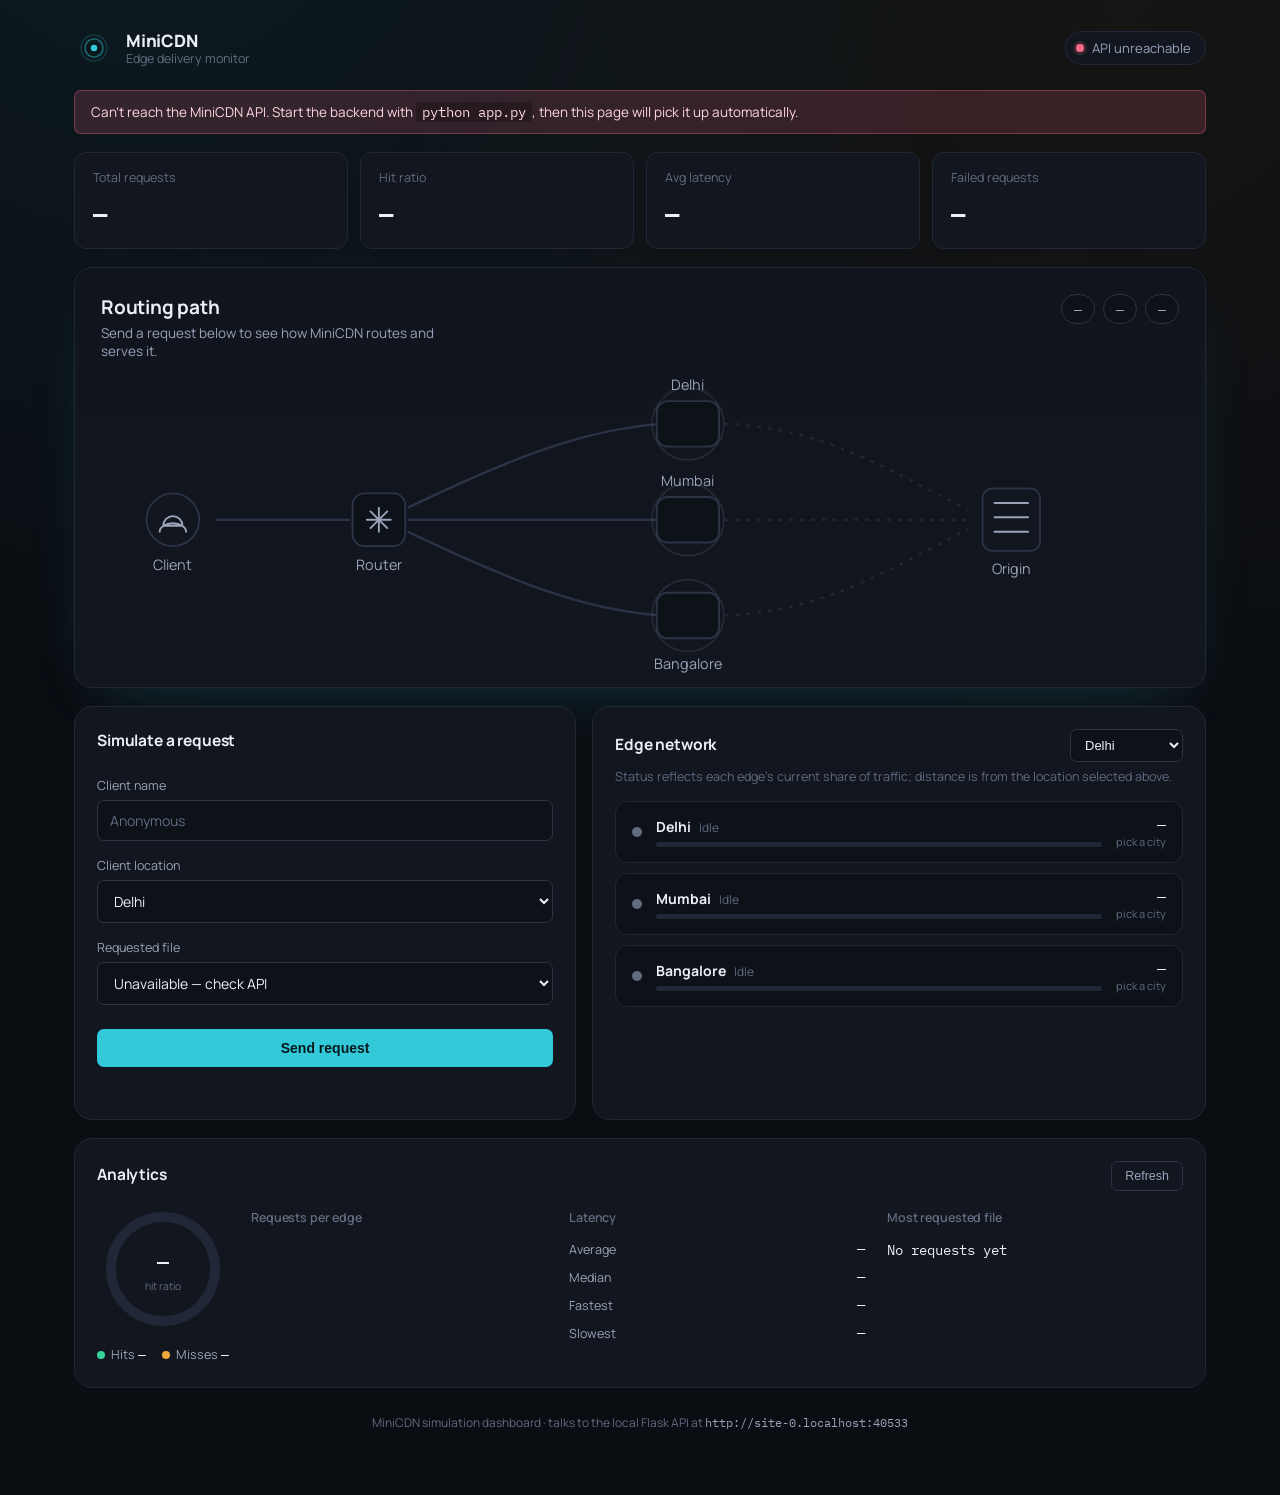
==== data/index.html @ 3b23768b "Initial Commit:Mini CDN" ====
<!DOCTYPE html>
<html lang="en">
<head>
<meta charset="UTF-8">
<meta name="viewport" content="width=device-width, initial-scale=1.0">
<title>MiniCDN — Edge Delivery Monitor</title>
<link rel="preconnect" href="https://fonts.googleapis.com">
<link rel="preconnect" href="https://fonts.gstatic.com" crossorigin>
<link href="https://fonts.googleapis.com/css2?family=Manrope:wght@400;500;600;700;800&family=IBM+Plex+Mono:wght@400;500;600&display=swap" rel="stylesheet">
<link rel="stylesheet" href="style.css">
</head>
<body>
<div class="app-shell">

  <header class="topbar">
    <div class="brand">
      <span class="brand-mark" aria-hidden="true">
        <svg viewBox="0 0 28 28" width="28" height="28">
          <circle cx="14" cy="14" r="3.2" fill="var(--accent)"/>
          <circle cx="14" cy="14" r="9" fill="none" stroke="var(--accent)" stroke-opacity="0.45" stroke-width="1.6"/>
          <circle cx="14" cy="14" r="13" fill="none" stroke="var(--accent)" stroke-opacity="0.2" stroke-width="1.4"/>
        </svg>
      </span>
      <div class="brand-text">
        <span class="brand-name">MiniCDN</span>
        <span class="brand-sub">Edge delivery monitor</span>
      </div>
    </div>
    <div class="topbar-right">
      <div class="topbar-status" id="api-status" title="API connection state">
        <span class="status-dot" id="api-status-dot"></span>
        <span id="api-status-text">Checking API&hellip;</span>
      </div>
    </div>
  </header>

  <div class="connection-banner" id="connection-banner" hidden>
    Can't reach the MiniCDN API. Start the backend with <code>python app.py</code>, then this page will pick it up automatically.
  </div>

  <section class="kpi-strip" aria-label="Key metrics">
    <div class="kpi-card">
      <span class="kpi-label">Total requests</span>
      <span class="kpi-value" id="kpi-total">—</span>
    </div>
    <div class="kpi-card">
      <span class="kpi-label">Hit ratio</span>
      <span class="kpi-value" id="kpi-hit-ratio">—</span>
    </div>
    <div class="kpi-card">
      <span class="kpi-label">Avg latency</span>
      <span class="kpi-value" id="kpi-avg-latency">—</span>
    </div>
    <div class="kpi-card">
      <span class="kpi-label">Failed requests</span>
      <span class="kpi-value" id="kpi-failed">—</span>
    </div>
  </section>

  <section class="hero-panel" aria-label="Request routing">
    <div class="hero-header">
      <div>
        <h1>Routing path</h1>
        <p id="hero-caption">Send a request below to see how MiniCDN routes and serves it.</p>
      </div>
      <div class="hero-result" id="hero-result" hidden>
        <span class="result-chip" id="result-edge">—</span>
        <span class="result-chip" id="result-cache">—</span>
        <span class="result-chip" id="result-latency">—</span>
      </div>
    </div>

    <div class="hero-diagram-wrap">
      <svg id="routing-diagram" viewBox="0 0 900 260" role="img" aria-label="Diagram showing the client, router, three edge servers, and the origin server">
        <!-- static links -->
        <g class="links">
          <path id="link-client-router" class="link" d="M96,130 H208"></path>
          <path id="link-router-delhi" class="link" d="M256,120 C 340,80 400,55 468,50"></path>
          <path id="link-router-mumbai" class="link" d="M256,130 H468"></path>
          <path id="link-router-bangalore" class="link" d="M256,140 C 340,180 400,205 468,210"></path>
          <path id="link-delhi-origin" class="link link-origin" d="M512,50 C 600,50 660,90 724,122"></path>
          <path id="link-mumbai-origin" class="link link-origin" d="M512,130 H724"></path>
          <path id="link-bangalore-origin" class="link link-origin" d="M512,210 C 600,210 660,170 724,138"></path>
        </g>

        <!-- request pulse (animated via JS) -->
        <circle id="request-pulse" class="pulse" cx="60" cy="130" r="5" opacity="0"></circle>

        <!-- client -->
        <g class="node node-client" transform="translate(60,130)">
          <circle r="22" class="node-body"></circle>
          <path d="M-8,5 a8,8 0 1,1 16,0 z M-11,10 a11,7 0 0,1 22,0" class="node-glyph" fill="none" stroke-linecap="round"></path>
          <text y="42" class="node-label">Client</text>
        </g>

        <!-- router -->
        <g class="node node-router" transform="translate(232,130)">
          <rect x="-22" y="-22" width="44" height="44" rx="10" class="node-body"></rect>
          <path d="M-10,0 H10 M0,-10 V10 M-7,-7 L7,7 M-7,7 L7,-7" class="node-glyph" stroke-linecap="round"></path>
          <text y="42" class="node-label">Router</text>
        </g>

        <!-- edges -->
        <g class="node node-edge" id="edge-node-delhi" transform="translate(490,50)">
          <rect x="-26" y="-19" width="52" height="38" rx="9" class="node-body edge-body"></rect>
          <circle class="edge-halo" r="30"></circle>
          <text y="-28" class="node-label node-label-top">Delhi</text>
        </g>
        <g class="node node-edge" id="edge-node-mumbai" transform="translate(490,130)">
          <rect x="-26" y="-19" width="52" height="38" rx="9" class="node-body edge-body"></rect>
          <circle class="edge-halo" r="30"></circle>
          <text y="-28" class="node-label node-label-top">Mumbai</text>
        </g>
        <g class="node node-edge" id="edge-node-bangalore" transform="translate(490,210)">
          <rect x="-26" y="-19" width="52" height="38" rx="9" class="node-body edge-body"></rect>
          <circle class="edge-halo" r="30"></circle>
          <text y="45" class="node-label">Bangalore</text>
        </g>

        <!-- origin -->
        <g class="node node-origin" transform="translate(760,130)">
          <rect x="-24" y="-26" width="48" height="52" rx="8" class="node-body"></rect>
          <path d="M-14,-14 H14 M-14,-2 H14 M-14,10 H14" class="node-glyph" stroke-linecap="round"></path>
          <text y="45" class="node-label">Origin</text>
        </g>
      </svg>
    </div>
  </section>

  <section class="grid-two">
    <div class="panel" id="simulate-panel">
      <h2>Simulate a request</h2>
      <form id="simulate-form">
        <label for="input-client-name">Client name</label>
        <input type="text" id="input-client-name" name="client_name" placeholder="Anonymous" autocomplete="off">

        <label for="input-location">Client location</label>
        <select id="input-location" name="location" required></select>

        <label for="input-file">Requested file</label>
        <select id="input-file" name="file_name" required></select>

        <button type="submit" id="simulate-submit">Send request</button>
      </form>
      <p class="form-feedback" id="simulate-feedback" role="status" aria-live="polite"></p>
    </div>

    <div class="panel" id="edge-panel">
      <div class="panel-header-row">
        <h2>Edge network</h2>
        <select id="distance-location-select" aria-label="Inspect distances from a client location"></select>
      </div>
      <p class="panel-hint">Status reflects each edge's current share of traffic; distance is from the location selected above.</p>
      <div class="edge-cards" id="edge-cards"></div>
    </div>
  </section>

  <section class="panel analytics-panel" aria-label="Analytics">
    <div class="panel-header-row">
      <h2>Analytics</h2>
      <button id="refresh-analytics" type="button">Refresh</button>
    </div>

    <div class="analytics-grid">
      <div class="analytics-block gauge-block">
        <div class="gauge">
          <svg viewBox="0 0 120 120">
            <circle class="gauge-track" cx="60" cy="60" r="52"></circle>
            <circle class="gauge-value" id="gauge-circle" cx="60" cy="60" r="52"></circle>
          </svg>
          <div class="gauge-center">
            <span id="gauge-percent">—</span>
            <span class="gauge-label">hit ratio</span>
          </div>
        </div>
        <div class="gauge-legend">
          <span><i class="dot dot-hit"></i>Hits <b id="analytics-hits">—</b></span>
          <span><i class="dot dot-miss"></i>Misses <b id="analytics-misses">—</b></span>
        </div>
      </div>

      <div class="analytics-block">
        <h3>Requests per edge</h3>
        <div id="server-load-bars" class="load-bars"></div>
      </div>

      <div class="analytics-block">
        <h3>Latency</h3>
        <dl class="stat-list">
          <div><dt>Average</dt><dd id="stat-avg-latency">—</dd></div>
          <div><dt>Median</dt><dd id="stat-median-latency">—</dd></div>
          <div><dt>Fastest</dt><dd id="stat-fastest-latency">—</dd></div>
          <div><dt>Slowest</dt><dd id="stat-slowest-latency">—</dd></div>
        </dl>
      </div>

      <div class="analytics-block">
        <h3>Most requested file</h3>
        <p class="most-requested" id="most-requested-file">No requests yet</p>
      </div>
    </div>
  </section>

  <footer class="footer-note">
    <p>MiniCDN simulation dashboard &middot; talks to the local Flask API at <code id="api-base-display"></code></p>
  </footer>

</div>
<script src="script.js"></script>
</body>
</html>
---- data/style.css ----
/* ============================================================
   MiniCDN dashboard — design tokens
   ============================================================ */
:root {
  --bg: #0a0d12;
  --bg-raised: #12161f;
  --bg-hero: #10141d;
  --bg-input: #0d1118;
  --border: #212736;
  --border-strong: #2c3345;

  --text-primary: #eceff5;
  --text-secondary: #9aa3b8;
  --text-tertiary: #626b80;

  --accent: #33c9d9;
  --accent-strong: #5be0ee;
  --accent-soft: rgba(51, 201, 217, 0.14);

  --amber: #f2a93b;
  --amber-soft: rgba(242, 169, 59, 0.16);

  --green: #37d399;
  --green-soft: rgba(55, 211, 153, 0.16);

  --rose: #fb6c87;
  --rose-soft: rgba(251, 108, 135, 0.16);

  --radius-lg: 18px;
  --radius-md: 12px;
  --radius-sm: 7px;

  --font-ui: 'Manrope', 'Segoe UI', system-ui, sans-serif;
  --font-mono: 'IBM Plex Mono', 'SFMono-Regular', Menlo, monospace;

  --shadow-hero: 0 24px 60px -30px rgba(51, 201, 217, 0.25);
}

@media (prefers-reduced-motion: reduce) {
  * { animation-duration: 0.001ms !important; transition-duration: 0.001ms !important; }
}

* { box-sizing: border-box; }

html, body {
  margin: 0;
  padding: 0;
  background: var(--bg);
  color: var(--text-primary);
  font-family: var(--font-ui);
}

body {
  background-image:
    radial-gradient(circle at 12% -10%, rgba(51, 201, 217, 0.08), transparent 42%),
    radial-gradient(circle at 88% 0%, rgba(242, 169, 59, 0.05), transparent 40%);
}

.app-shell {
  max-width: 1180px;
  margin: 0 auto;
  padding: 28px 24px 64px;
}

h1, h2, h3 { margin: 0; font-family: var(--font-ui); letter-spacing: -0.01em; }
p { margin: 0; }

a:focus-visible,
button:focus-visible,
select:focus-visible,
input:focus-visible {
  outline: 2px solid var(--accent);
  outline-offset: 2px;
}

/* ============================================================
   Top bar
   ============================================================ */
.topbar {
  display: flex;
  align-items: center;
  justify-content: space-between;
  padding-bottom: 22px;
}

.brand { display: flex; align-items: center; gap: 12px; }

.brand-mark {
  display: flex;
  align-items: center;
  justify-content: center;
  width: 40px;
  height: 40px;
}

.brand-text { display: flex; flex-direction: column; line-height: 1.25; }

.brand-name {
  font-size: 17px;
  font-weight: 800;
  letter-spacing: -0.01em;
}

.brand-sub {
  font-size: 12.5px;
  color: var(--text-tertiary);
}

.topbar-status {
  display: flex;
  align-items: center;
  gap: 8px;
  font-size: 13px;
  color: var(--text-secondary);
  background: var(--bg-raised);
  border: 1px solid var(--border);
  padding: 7px 14px 7px 10px;
  border-radius: 999px;
}

.status-dot {
  width: 8px;
  height: 8px;
  border-radius: 50%;
  background: var(--text-tertiary);
  transition: background 0.25s ease, box-shadow 0.25s ease;
}

.status-dot.is-online {
  background: var(--green);
  box-shadow: 0 0 0 3px var(--green-soft);
}

.status-dot.is-offline {
  background: var(--rose);
  box-shadow: 0 0 0 3px var(--rose-soft);
}

.connection-banner {
  margin-bottom: 18px;
  padding: 12px 16px;
  border-radius: var(--radius-sm);
  background: var(--rose-soft);
  border: 1px solid rgba(251, 108, 135, 0.35);
  color: #ffd7de;
  font-size: 13.5px;
}

.connection-banner code {
  font-family: var(--font-mono);
  background: rgba(0, 0, 0, 0.25);
  padding: 1px 6px;
  border-radius: 4px;
}

/* ============================================================
   KPI strip
   ============================================================ */
.kpi-strip {
  display: grid;
  grid-template-columns: repeat(4, 1fr);
  gap: 12px;
  margin-bottom: 18px;
}

.kpi-card {
  background: var(--bg-raised);
  border: 1px solid var(--border);
  border-radius: var(--radius-md);
  padding: 16px 18px;
  display: flex;
  flex-direction: column;
  gap: 8px;
}

.kpi-label {
  font-size: 12.5px;
  color: var(--text-tertiary);
}

.kpi-value {
  font-family: var(--font-mono);
  font-size: 24px;
  font-weight: 600;
  letter-spacing: -0.02em;
}

/* ============================================================
   Hero: routing diagram
   ============================================================ */
.hero-panel {
  background: linear-gradient(180deg, var(--bg-hero), var(--bg-raised));
  border: 1px solid var(--border);
  border-radius: var(--radius-lg);
  padding: 26px 26px 12px;
  margin-bottom: 18px;
  box-shadow: var(--shadow-hero);
}

.hero-header {
  display: flex;
  align-items: flex-start;
  justify-content: space-between;
  gap: 20px;
  flex-wrap: wrap;
  margin-bottom: 4px;
}

.hero-header h1 { font-size: 19px; font-weight: 700; }

.hero-header p#hero-caption {
  color: var(--text-secondary);
  font-size: 13.5px;
  margin-top: 4px;
  max-width: 46ch;
}

.hero-result {
  display: flex;
  gap: 8px;
  flex-wrap: wrap;
}

.result-chip {
  font-family: var(--font-mono);
  font-size: 12.5px;
  padding: 6px 12px;
  border-radius: 999px;
  background: var(--bg-input);
  border: 1px solid var(--border-strong);
  color: var(--text-secondary);
}

.result-chip.chip-hit { color: var(--green); border-color: rgba(55, 211, 153, 0.4); background: var(--green-soft); }
.result-chip.chip-miss { color: var(--amber); border-color: rgba(242, 169, 59, 0.4); background: var(--amber-soft); }
.result-chip.chip-fail { color: var(--rose); border-color: rgba(251, 108, 135, 0.4); background: var(--rose-soft); }

.hero-diagram-wrap {
  width: 100%;
  overflow-x: auto;
}

#routing-diagram {
  width: 100%;
  height: auto;
  min-width: 640px;
  display: block;
}

.link {
  fill: none;
  stroke: var(--border-strong);
  stroke-width: 2;
}

.link-origin {
  stroke-dasharray: 3 6;
  stroke: var(--border);
}

.link.link-active {
  stroke: var(--accent);
  stroke-width: 2.4;
}

.node-body {
  fill: var(--bg-raised);
  stroke: var(--border-strong);
  stroke-width: 1.6;
}

.node-glyph {
  stroke: var(--text-secondary);
  stroke-width: 1.6;
  fill: none;
}

.node-label {
  font-family: var(--font-ui);
  font-size: 12px;
  fill: var(--text-secondary);
  text-anchor: middle;
}

.node-label-top { fill: var(--text-secondary); }

.node-router .node-body { fill: var(--bg-input); }

.edge-body { fill: var(--bg-input); }

.edge-halo {
  fill: none;
  stroke: var(--text-tertiary);
  stroke-width: 1.4;
  opacity: 0;
  transition: opacity 0.3s ease, stroke 0.3s ease;
}

.node-edge.status-healthy .edge-halo { opacity: 0.5; stroke: var(--green); }
.node-edge.status-degraded .edge-halo { opacity: 0.55; stroke: var(--amber); }
.node-edge.status-idle .edge-halo { opacity: 0.25; stroke: var(--text-tertiary); }

.node-edge.status-healthy .edge-body { stroke: var(--green); }
.node-edge.status-degraded .edge-body { stroke: var(--amber); }

.node-edge.pulse-hit .edge-body { fill: var(--green-soft); stroke: var(--green); }
.node-edge.pulse-miss .edge-body { fill: var(--amber-soft); stroke: var(--amber); }

.pulse {
  fill: var(--accent-strong);
  filter: drop-shadow(0 0 6px var(--accent));
}

/* ============================================================
   Two-column grid: simulate + edge network
   ============================================================ */
.grid-two {
  display: grid;
  grid-template-columns: 0.9fr 1.1fr;
  gap: 16px;
  margin-bottom: 18px;
}

.panel {
  background: var(--bg-raised);
  border: 1px solid var(--border);
  border-radius: var(--radius-lg);
  padding: 22px;
}

.panel h2 { font-size: 15.5px; font-weight: 700; margin-bottom: 4px; }

.panel-header-row {
  display: flex;
  align-items: center;
  justify-content: space-between;
  gap: 12px;
  margin-bottom: 4px;
}

.panel-hint {
  color: var(--text-tertiary);
  font-size: 12.5px;
  margin: 6px 0 16px;
}

/* form */
#simulate-form {
  display: flex;
  flex-direction: column;
  gap: 6px;
  margin-top: 16px;
}

#simulate-form label {
  font-size: 12.5px;
  color: var(--text-secondary);
  margin-top: 10px;
}

#simulate-form input,
#simulate-form select {
  background: var(--bg-input);
  border: 1px solid var(--border-strong);
  color: var(--text-primary);
  border-radius: var(--radius-sm);
  padding: 10px 12px;
  font-size: 14px;
  font-family: var(--font-ui);
}

#simulate-form input::placeholder { color: var(--text-tertiary); }

#simulate-submit {
  margin-top: 18px;
  background: var(--accent);
  color: #04191c;
  border: none;
  border-radius: var(--radius-sm);
  padding: 11px 16px;
  font-size: 14px;
  font-weight: 700;
  cursor: pointer;
  transition: filter 0.15s ease, transform 0.1s ease;
}

#simulate-submit:hover { filter: brightness(1.08); }
#simulate-submit:active { transform: translateY(1px); }
#simulate-submit:disabled { opacity: 0.6; cursor: progress; }

.form-feedback {
  margin-top: 12px;
  font-size: 13px;
  color: var(--text-secondary);
  min-height: 18px;
}

.form-feedback.is-error { color: var(--rose); }
.form-feedback.is-success { color: var(--green); }

/* distance select */
#distance-location-select {
  background: var(--bg-input);
  border: 1px solid var(--border-strong);
  color: var(--text-primary);
  border-radius: var(--radius-sm);
  padding: 7px 10px;
  font-size: 13px;
}

/* edge cards */
.edge-cards {
  display: flex;
  flex-direction: column;
  gap: 10px;
}

.edge-card {
  display: grid;
  grid-template-columns: auto 1fr auto;
  align-items: center;
  gap: 14px;
  background: var(--bg-input);
  border: 1px solid var(--border);
  border-radius: var(--radius-md);
  padding: 13px 16px;
}

.edge-card-dot {
  width: 10px;
  height: 10px;
  border-radius: 50%;
  background: var(--text-tertiary);
}

.edge-card.status-healthy .edge-card-dot { background: var(--green); box-shadow: 0 0 0 4px var(--green-soft); }
.edge-card.status-degraded .edge-card-dot { background: var(--amber); box-shadow: 0 0 0 4px var(--amber-soft); }
.edge-card.status-idle .edge-card-dot { background: var(--text-tertiary); }

.edge-card-main { display: flex; flex-direction: column; gap: 6px; }

.edge-card-title-row {
  display: flex;
  align-items: baseline;
  gap: 8px;
}

.edge-card-name { font-weight: 700; font-size: 14px; }
.edge-card-status { font-size: 12px; color: var(--text-tertiary); }

.edge-card-load-track {
  height: 5px;
  border-radius: 999px;
  background: var(--border);
  overflow: hidden;
}

.edge-card-load-fill {
  height: 100%;
  background: var(--accent);
  border-radius: 999px;
  transition: width 0.4s ease;
}

.edge-card.status-degraded .edge-card-load-fill { background: var(--amber); }

.edge-card-distance {
  text-align: right;
  font-family: var(--font-mono);
  font-size: 15px;
  white-space: nowrap;
}

.edge-card-distance small {
  display: block;
  font-family: var(--font-ui);
  font-size: 11px;
  color: var(--text-tertiary);
  font-weight: 400;
}

/* ============================================================
   Analytics
   ============================================================ */
.analytics-grid {
  display: grid;
  grid-template-columns: auto 1fr 1fr 1fr;
  gap: 22px;
  margin-top: 18px;
  align-items: start;
}

.analytics-block h3 {
  font-size: 12.5px;
  font-weight: 600;
  color: var(--text-tertiary);
  margin-bottom: 14px;
}

.gauge-block { display: flex; flex-direction: column; align-items: center; gap: 14px; }

.gauge { position: relative; width: 120px; height: 120px; }

.gauge svg { width: 100%; height: 100%; transform: rotate(-90deg); }

.gauge-track {
  fill: none;
  stroke: var(--border);
  stroke-width: 10;
}

.gauge-value {
  fill: none;
  stroke: var(--accent);
  stroke-width: 10;
  stroke-linecap: round;
  stroke-dasharray: 327;
  stroke-dashoffset: 327;
  transition: stroke-dashoffset 0.6s ease;
}

.gauge-center {
  position: absolute;
  inset: 0;
  display: flex;
  flex-direction: column;
  align-items: center;
  justify-content: center;
  gap: 2px;
}

.gauge-center span:first-child {
  font-family: var(--font-mono);
  font-size: 20px;
  font-weight: 600;
}

.gauge-label { font-size: 10.5px; color: var(--text-tertiary); }

.gauge-legend {
  display: flex;
  gap: 16px;
  font-size: 12.5px;
  color: var(--text-secondary);
}

.gauge-legend b { font-family: var(--font-mono); color: var(--text-primary); font-weight: 600; }

.dot {
  display: inline-block;
  width: 8px;
  height: 8px;
  border-radius: 50%;
  margin-right: 6px;
}

.dot-hit { background: var(--green); }
.dot-miss { background: var(--amber); }

.load-bars { display: flex; flex-direction: column; gap: 12px; }

.load-bar-row {
  display: grid;
  grid-template-columns: 64px 1fr 34px;
  align-items: center;
  gap: 10px;
  font-size: 12.5px;
}

.load-bar-track {
  height: 7px;
  border-radius: 999px;
  background: var(--border);
  overflow: hidden;
}

.load-bar-fill {
  height: 100%;
  background: var(--accent);
  border-radius: 999px;
  transition: width 0.4s ease;
}

.load-bar-count {
  font-family: var(--font-mono);
  text-align: right;
  color: var(--text-secondary);
}

.stat-list { margin: 0; display: flex; flex-direction: column; gap: 10px; }
.stat-list > div { display: flex; align-items: center; justify-content: space-between; }
.stat-list dt { margin: 0; font-size: 12.5px; color: var(--text-secondary); font-weight: 400; }
.stat-list dd {
  margin: 0;
  font-family: var(--font-mono);
  font-size: 14px;
}

.most-requested {
  font-family: var(--font-mono);
  font-size: 14px;
  line-height: 1.5;
}

#refresh-analytics {
  background: transparent;
  border: 1px solid var(--border-strong);
  color: var(--text-secondary);
  border-radius: var(--radius-sm);
  padding: 7px 13px;
  font-size: 12.5px;
  cursor: pointer;
  transition: border-color 0.15s ease, color 0.15s ease;
}

#refresh-analytics:hover { border-color: var(--accent); color: var(--accent); }

/* ============================================================
   Footer
   ============================================================ */
.footer-note {
  margin-top: 26px;
  color: var(--text-tertiary);
  font-size: 12px;
  text-align: center;
}

.footer-note code {
  font-family: var(--font-mono);
  color: var(--text-secondary);
}

/* ============================================================
   Responsive
   ============================================================ */
@media (max-width: 900px) {
  .grid-two { grid-template-columns: 1fr; }
  .analytics-grid { grid-template-columns: 1fr 1fr; }
  .gauge-block { grid-column: span 2; flex-direction: row; justify-content: center; }
}

@media (max-width: 640px) {
  .kpi-strip { grid-template-columns: 1fr 1fr; }
  .analytics-grid { grid-template-columns: 1fr; }
  .gauge-block { grid-column: auto; flex-direction: column; }
  .app-shell { padding: 20px 14px 48px; }
  .hero-panel { padding: 20px 16px 10px; }
}
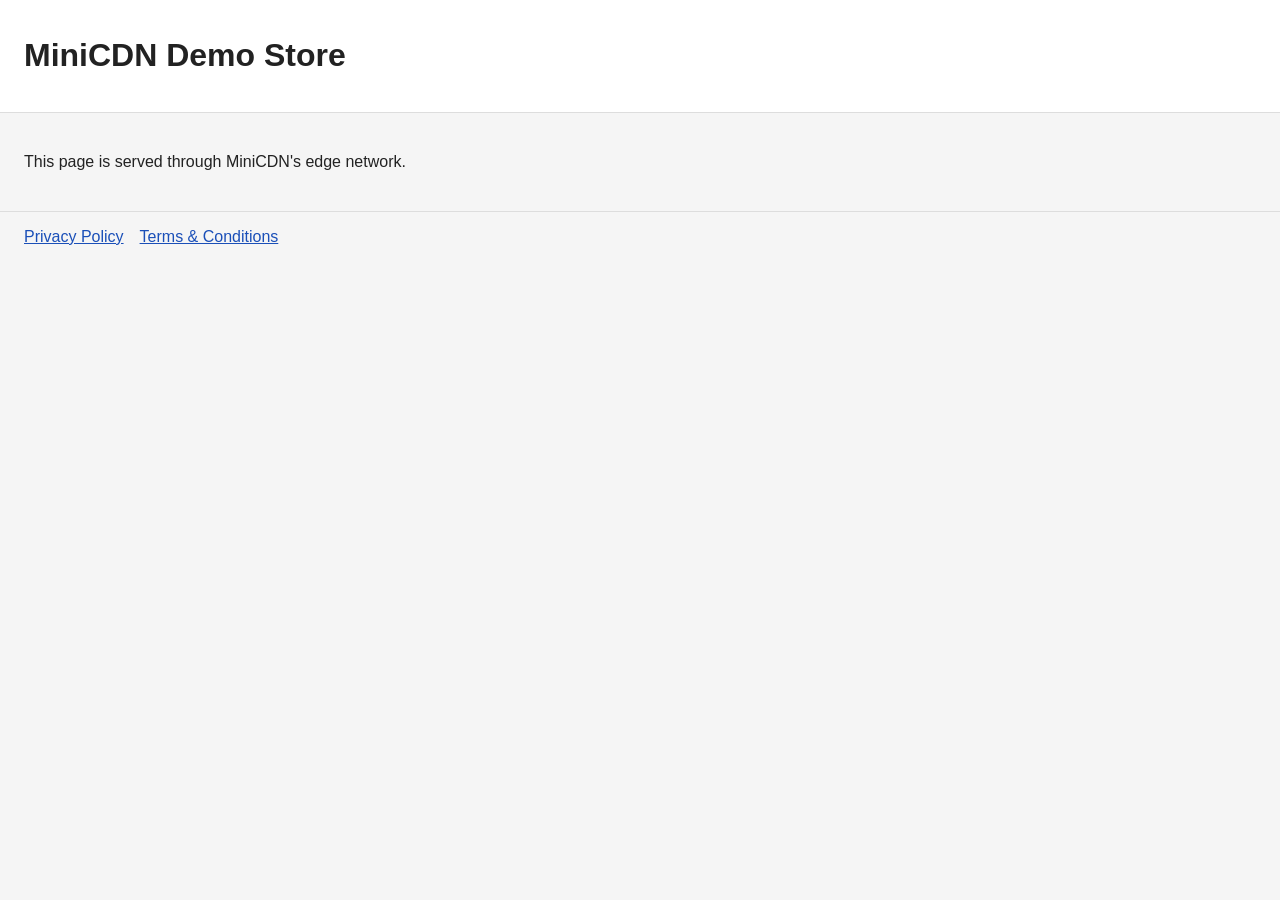
==== commit d313db31: "Update MiniCDN simulation, web dashboard routes, and test suite" ====
--- a/data/index.html
+++ b/data/index.html
@@ -1,211 +1,22 @@
 <!DOCTYPE html>
 <html lang="en">
 <head>
-<meta charset="UTF-8">
-<meta name="viewport" content="width=device-width, initial-scale=1.0">
-<title>MiniCDN — Edge Delivery Monitor</title>
-<link rel="preconnect" href="https://fonts.googleapis.com">
-<link rel="preconnect" href="https://fonts.gstatic.com" crossorigin>
-<link href="https://fonts.googleapis.com/css2?family=Manrope:wght@400;500;600;700;800&family=IBM+Plex+Mono:wght@400;500;600&display=swap" rel="stylesheet">
-<link rel="stylesheet" href="style.css">
+    <meta charset="UTF-8">
+    <meta name="viewport" content="width=device-width, initial-scale=1">
+    <title>MiniCDN Demo Store</title>
+    <link rel="stylesheet" href="style.css">
 </head>
 <body>
-<div class="app-shell">
-
-  <header class="topbar">
-    <div class="brand">
-      <span class="brand-mark" aria-hidden="true">
-        <svg viewBox="0 0 28 28" width="28" height="28">
-          <circle cx="14" cy="14" r="3.2" fill="var(--accent)"/>
-          <circle cx="14" cy="14" r="9" fill="none" stroke="var(--accent)" stroke-opacity="0.45" stroke-width="1.6"/>
-          <circle cx="14" cy="14" r="13" fill="none" stroke="var(--accent)" stroke-opacity="0.2" stroke-width="1.4"/>
-        </svg>
-      </span>
-      <div class="brand-text">
-        <span class="brand-name">MiniCDN</span>
-        <span class="brand-sub">Edge delivery monitor</span>
-      </div>
-    </div>
-    <div class="topbar-right">
-      <div class="topbar-status" id="api-status" title="API connection state">
-        <span class="status-dot" id="api-status-dot"></span>
-        <span id="api-status-text">Checking API&hellip;</span>
-      </div>
-    </div>
-  </header>
-
-  <div class="connection-banner" id="connection-banner" hidden>
-    Can't reach the MiniCDN API. Start the backend with <code>python app.py</code>, then this page will pick it up automatically.
-  </div>
-
-  <section class="kpi-strip" aria-label="Key metrics">
-    <div class="kpi-card">
-      <span class="kpi-label">Total requests</span>
-      <span class="kpi-value" id="kpi-total">—</span>
-    </div>
-    <div class="kpi-card">
-      <span class="kpi-label">Hit ratio</span>
-      <span class="kpi-value" id="kpi-hit-ratio">—</span>
-    </div>
-    <div class="kpi-card">
-      <span class="kpi-label">Avg latency</span>
-      <span class="kpi-value" id="kpi-avg-latency">—</span>
-    </div>
-    <div class="kpi-card">
-      <span class="kpi-label">Failed requests</span>
-      <span class="kpi-value" id="kpi-failed">—</span>
-    </div>
-  </section>
-
-  <section class="hero-panel" aria-label="Request routing">
-    <div class="hero-header">
-      <div>
-        <h1>Routing path</h1>
-        <p id="hero-caption">Send a request below to see how MiniCDN routes and serves it.</p>
-      </div>
-      <div class="hero-result" id="hero-result" hidden>
-        <span class="result-chip" id="result-edge">—</span>
-        <span class="result-chip" id="result-cache">—</span>
-        <span class="result-chip" id="result-latency">—</span>
-      </div>
-    </div>
-
-    <div class="hero-diagram-wrap">
-      <svg id="routing-diagram" viewBox="0 0 900 260" role="img" aria-label="Diagram showing the client, router, three edge servers, and the origin server">
-        <!-- static links -->
-        <g class="links">
-          <path id="link-client-router" class="link" d="M96,130 H208"></path>
-          <path id="link-router-delhi" class="link" d="M256,120 C 340,80 400,55 468,50"></path>
-          <path id="link-router-mumbai" class="link" d="M256,130 H468"></path>
-          <path id="link-router-bangalore" class="link" d="M256,140 C 340,180 400,205 468,210"></path>
-          <path id="link-delhi-origin" class="link link-origin" d="M512,50 C 600,50 660,90 724,122"></path>
-          <path id="link-mumbai-origin" class="link link-origin" d="M512,130 H724"></path>
-          <path id="link-bangalore-origin" class="link link-origin" d="M512,210 C 600,210 660,170 724,138"></path>
-        </g>
-
-        <!-- request pulse (animated via JS) -->
-        <circle id="request-pulse" class="pulse" cx="60" cy="130" r="5" opacity="0"></circle>
-
-        <!-- client -->
-        <g class="node node-client" transform="translate(60,130)">
-          <circle r="22" class="node-body"></circle>
-          <path d="M-8,5 a8,8 0 1,1 16,0 z M-11,10 a11,7 0 0,1 22,0" class="node-glyph" fill="none" stroke-linecap="round"></path>
-          <text y="42" class="node-label">Client</text>
-        </g>
-
-        <!-- router -->
-        <g class="node node-router" transform="translate(232,130)">
-          <rect x="-22" y="-22" width="44" height="44" rx="10" class="node-body"></rect>
-          <path d="M-10,0 H10 M0,-10 V10 M-7,-7 L7,7 M-7,7 L7,-7" class="node-glyph" stroke-linecap="round"></path>
-          <text y="42" class="node-label">Router</text>
-        </g>
-
-        <!-- edges -->
-        <g class="node node-edge" id="edge-node-delhi" transform="translate(490,50)">
-          <rect x="-26" y="-19" width="52" height="38" rx="9" class="node-body edge-body"></rect>
-          <circle class="edge-halo" r="30"></circle>
-          <text y="-28" class="node-label node-label-top">Delhi</text>
-        </g>
-        <g class="node node-edge" id="edge-node-mumbai" transform="translate(490,130)">
-          <rect x="-26" y="-19" width="52" height="38" rx="9" class="node-body edge-body"></rect>
-          <circle class="edge-halo" r="30"></circle>
-          <text y="-28" class="node-label node-label-top">Mumbai</text>
-        </g>
-        <g class="node node-edge" id="edge-node-bangalore" transform="translate(490,210)">
-          <rect x="-26" y="-19" width="52" height="38" rx="9" class="node-body edge-body"></rect>
-          <circle class="edge-halo" r="30"></circle>
-          <text y="45" class="node-label">Bangalore</text>
-        </g>
-
-        <!-- origin -->
-        <g class="node node-origin" transform="translate(760,130)">
-          <rect x="-24" y="-26" width="48" height="52" rx="8" class="node-body"></rect>
-          <path d="M-14,-14 H14 M-14,-2 H14 M-14,10 H14" class="node-glyph" stroke-linecap="round"></path>
-          <text y="45" class="node-label">Origin</text>
-        </g>
-      </svg>
-    </div>
-  </section>
-
-  <section class="grid-two">
-    <div class="panel" id="simulate-panel">
-      <h2>Simulate a request</h2>
-      <form id="simulate-form">
-        <label for="input-client-name">Client name</label>
-        <input type="text" id="input-client-name" name="client_name" placeholder="Anonymous" autocomplete="off">
-
-        <label for="input-location">Client location</label>
-        <select id="input-location" name="location" required></select>
-
-        <label for="input-file">Requested file</label>
-        <select id="input-file" name="file_name" required></select>
-
-        <button type="submit" id="simulate-submit">Send request</button>
-      </form>
-      <p class="form-feedback" id="simulate-feedback" role="status" aria-live="polite"></p>
-    </div>
-
-    <div class="panel" id="edge-panel">
-      <div class="panel-header-row">
-        <h2>Edge network</h2>
-        <select id="distance-location-select" aria-label="Inspect distances from a client location"></select>
-      </div>
-      <p class="panel-hint">Status reflects each edge's current share of traffic; distance is from the location selected above.</p>
-      <div class="edge-cards" id="edge-cards"></div>
-    </div>
-  </section>
-
-  <section class="panel analytics-panel" aria-label="Analytics">
-    <div class="panel-header-row">
-      <h2>Analytics</h2>
-      <button id="refresh-analytics" type="button">Refresh</button>
-    </div>
-
-    <div class="analytics-grid">
-      <div class="analytics-block gauge-block">
-        <div class="gauge">
-          <svg viewBox="0 0 120 120">
-            <circle class="gauge-track" cx="60" cy="60" r="52"></circle>
-            <circle class="gauge-value" id="gauge-circle" cx="60" cy="60" r="52"></circle>
-          </svg>
-          <div class="gauge-center">
-            <span id="gauge-percent">—</span>
-            <span class="gauge-label">hit ratio</span>
-          </div>
-        </div>
-        <div class="gauge-legend">
-          <span><i class="dot dot-hit"></i>Hits <b id="analytics-hits">—</b></span>
-          <span><i class="dot dot-miss"></i>Misses <b id="analytics-misses">—</b></span>
-        </div>
-      </div>
-
-      <div class="analytics-block">
-        <h3>Requests per edge</h3>
-        <div id="server-load-bars" class="load-bars"></div>
-      </div>
-
-      <div class="analytics-block">
-        <h3>Latency</h3>
-        <dl class="stat-list">
-          <div><dt>Average</dt><dd id="stat-avg-latency">—</dd></div>
-          <div><dt>Median</dt><dd id="stat-median-latency">—</dd></div>
-          <div><dt>Fastest</dt><dd id="stat-fastest-latency">—</dd></div>
-          <div><dt>Slowest</dt><dd id="stat-slowest-latency">—</dd></div>
-        </dl>
-      </div>
-
-      <div class="analytics-block">
-        <h3>Most requested file</h3>
-        <p class="most-requested" id="most-requested-file">No requests yet</p>
-      </div>
-    </div>
-  </section>
-
-  <footer class="footer-note">
-    <p>MiniCDN simulation dashboard &middot; talks to the local Flask API at <code id="api-base-display"></code></p>
-  </footer>
-
-</div>
-<script src="script.js"></script>
+    <header>
+        <h1>MiniCDN Demo Store</h1>
+    </header>
+    <main>
+        <p>This page is served through MiniCDN's edge network.</p>
+    </main>
+    <footer>
+        <a href="privacy.html">Privacy Policy</a>
+        <a href="terms.html">Terms &amp; Conditions</a>
+    </footer>
+    <script src="script.js"></script>
 </body>
 </html>
--- a/data/style.css
+++ b/data/style.css
@@ -1,648 +1,52 @@
-/* ============================================================
-   MiniCDN dashboard — design tokens
-   ============================================================ */
-:root {
-  --bg: #0a0d12;
-  --bg-raised: #12161f;
-  --bg-hero: #10141d;
-  --bg-input: #0d1118;
-  --border: #212736;
-  --border-strong: #2c3345;
-
-  --text-primary: #eceff5;
-  --text-secondary: #9aa3b8;
-  --text-tertiary: #626b80;
-
-  --accent: #33c9d9;
-  --accent-strong: #5be0ee;
-  --accent-soft: rgba(51, 201, 217, 0.14);
-
-  --amber: #f2a93b;
-  --amber-soft: rgba(242, 169, 59, 0.16);
-
-  --green: #37d399;
-  --green-soft: rgba(55, 211, 153, 0.16);
-
-  --rose: #fb6c87;
-  --rose-soft: rgba(251, 108, 135, 0.16);
-
-  --radius-lg: 18px;
-  --radius-md: 12px;
-  --radius-sm: 7px;
-
-  --font-ui: 'Manrope', 'Segoe UI', system-ui, sans-serif;
-  --font-mono: 'IBM Plex Mono', 'SFMono-Regular', Menlo, monospace;
-
-  --shadow-hero: 0 24px 60px -30px rgba(51, 201, 217, 0.25);
+body {
+    font-family: Arial, sans-serif;
+    margin: 0;
+    background-color: #f5f5f5;
+    color: #222;
 }
 
-@media (prefers-reduced-motion: reduce) {
-  * { animation-duration: 0.001ms !important; transition-duration: 0.001ms !important; }
+header {
+    display: flex;
+    align-items: center;
+    gap: 12px;
+    padding: 16px 24px;
+    background-color: #ffffff;
+    border-bottom: 1px solid #ddd;
 }
 
-* { box-sizing: border-box; }
-
-html, body {
-  margin: 0;
-  padding: 0;
-  background: var(--bg);
-  color: var(--text-primary);
-  font-family: var(--font-ui);
+.logo {
+    height: 40px;
 }
 
-body {
-  background-image:
-    radial-gradient(circle at 12% -10%, rgba(51, 201, 217, 0.08), transparent 42%),
-    radial-gradient(circle at 88% 0%, rgba(242, 169, 59, 0.05), transparent 40%);
+.banner {
+    width: 100%;
+    max-width: 480px;
+    display: block;
+    margin-bottom: 16px;
 }
 
-.app-shell {
-  max-width: 1180px;
-  margin: 0 auto;
-  padding: 28px 24px 64px;
+main {
+    padding: 24px;
 }
 
-h1, h2, h3 { margin: 0; font-family: var(--font-ui); letter-spacing: -0.01em; }
-p { margin: 0; }
-
-a:focus-visible,
-button:focus-visible,
-select:focus-visible,
-input:focus-visible {
-  outline: 2px solid var(--accent);
-  outline-offset: 2px;
+.banner,
+video {
+    max-width: 100%;
+    height: auto;
 }
 
-/* ============================================================
-   Top bar
-   ============================================================ */
-.topbar {
-  display: flex;
-  align-items: center;
-  justify-content: space-between;
-  padding-bottom: 22px;
+footer {
+    display: flex;
+    gap: 16px;
+    padding: 16px 24px;
+    border-top: 1px solid #ddd;
 }
 
-.brand { display: flex; align-items: center; gap: 12px; }
-
-.brand-mark {
-  display: flex;
-  align-items: center;
-  justify-content: center;
-  width: 40px;
-  height: 40px;
+a {
+    color: #1a4fb8;
 }
 
-.brand-text { display: flex; flex-direction: column; line-height: 1.25; }
-
-.brand-name {
-  font-size: 17px;
-  font-weight: 800;
-  letter-spacing: -0.01em;
+:focus-visible {
+    outline: 3px solid #1a56db;
+    outline-offset: 2px;
 }
-
-.brand-sub {
-  font-size: 12.5px;
-  color: var(--text-tertiary);
-}
-
-.topbar-status {
-  display: flex;
-  align-items: center;
-  gap: 8px;
-  font-size: 13px;
-  color: var(--text-secondary);
-  background: var(--bg-raised);
-  border: 1px solid var(--border);
-  padding: 7px 14px 7px 10px;
-  border-radius: 999px;
-}
-
-.status-dot {
-  width: 8px;
-  height: 8px;
-  border-radius: 50%;
-  background: var(--text-tertiary);
-  transition: background 0.25s ease, box-shadow 0.25s ease;
-}
-
-.status-dot.is-online {
-  background: var(--green);
-  box-shadow: 0 0 0 3px var(--green-soft);
-}
-
-.status-dot.is-offline {
-  background: var(--rose);
-  box-shadow: 0 0 0 3px var(--rose-soft);
-}
-
-.connection-banner {
-  margin-bottom: 18px;
-  padding: 12px 16px;
-  border-radius: var(--radius-sm);
-  background: var(--rose-soft);
-  border: 1px solid rgba(251, 108, 135, 0.35);
-  color: #ffd7de;
-  font-size: 13.5px;
-}
-
-.connection-banner code {
-  font-family: var(--font-mono);
-  background: rgba(0, 0, 0, 0.25);
-  padding: 1px 6px;
-  border-radius: 4px;
-}
-
-/* ============================================================
-   KPI strip
-   ============================================================ */
-.kpi-strip {
-  display: grid;
-  grid-template-columns: repeat(4, 1fr);
-  gap: 12px;
-  margin-bottom: 18px;
-}
-
-.kpi-card {
-  background: var(--bg-raised);
-  border: 1px solid var(--border);
-  border-radius: var(--radius-md);
-  padding: 16px 18px;
-  display: flex;
-  flex-direction: column;
-  gap: 8px;
-}
-
-.kpi-label {
-  font-size: 12.5px;
-  color: var(--text-tertiary);
-}
-
-.kpi-value {
-  font-family: var(--font-mono);
-  font-size: 24px;
-  font-weight: 600;
-  letter-spacing: -0.02em;
-}
-
-/* ============================================================
-   Hero: routing diagram
-   ============================================================ */
-.hero-panel {
-  background: linear-gradient(180deg, var(--bg-hero), var(--bg-raised));
-  border: 1px solid var(--border);
-  border-radius: var(--radius-lg);
-  padding: 26px 26px 12px;
-  margin-bottom: 18px;
-  box-shadow: var(--shadow-hero);
-}
-
-.hero-header {
-  display: flex;
-  align-items: flex-start;
-  justify-content: space-between;
-  gap: 20px;
-  flex-wrap: wrap;
-  margin-bottom: 4px;
-}
-
-.hero-header h1 { font-size: 19px; font-weight: 700; }
-
-.hero-header p#hero-caption {
-  color: var(--text-secondary);
-  font-size: 13.5px;
-  margin-top: 4px;
-  max-width: 46ch;
-}
-
-.hero-result {
-  display: flex;
-  gap: 8px;
-  flex-wrap: wrap;
-}
-
-.result-chip {
-  font-family: var(--font-mono);
-  font-size: 12.5px;
-  padding: 6px 12px;
-  border-radius: 999px;
-  background: var(--bg-input);
-  border: 1px solid var(--border-strong);
-  color: var(--text-secondary);
-}
-
-.result-chip.chip-hit { color: var(--green); border-color: rgba(55, 211, 153, 0.4); background: var(--green-soft); }
-.result-chip.chip-miss { color: var(--amber); border-color: rgba(242, 169, 59, 0.4); background: var(--amber-soft); }
-.result-chip.chip-fail { color: var(--rose); border-color: rgba(251, 108, 135, 0.4); background: var(--rose-soft); }
-
-.hero-diagram-wrap {
-  width: 100%;
-  overflow-x: auto;
-}
-
-#routing-diagram {
-  width: 100%;
-  height: auto;
-  min-width: 640px;
-  display: block;
-}
-
-.link {
-  fill: none;
-  stroke: var(--border-strong);
-  stroke-width: 2;
-}
-
-.link-origin {
-  stroke-dasharray: 3 6;
-  stroke: var(--border);
-}
-
-.link.link-active {
-  stroke: var(--accent);
-  stroke-width: 2.4;
-}
-
-.node-body {
-  fill: var(--bg-raised);
-  stroke: var(--border-strong);
-  stroke-width: 1.6;
-}
-
-.node-glyph {
-  stroke: var(--text-secondary);
-  stroke-width: 1.6;
-  fill: none;
-}
-
-.node-label {
-  font-family: var(--font-ui);
-  font-size: 12px;
-  fill: var(--text-secondary);
-  text-anchor: middle;
-}
-
-.node-label-top { fill: var(--text-secondary); }
-
-.node-router .node-body { fill: var(--bg-input); }
-
-.edge-body { fill: var(--bg-input); }
-
-.edge-halo {
-  fill: none;
-  stroke: var(--text-tertiary);
-  stroke-width: 1.4;
-  opacity: 0;
-  transition: opacity 0.3s ease, stroke 0.3s ease;
-}
-
-.node-edge.status-healthy .edge-halo { opacity: 0.5; stroke: var(--green); }
-.node-edge.status-degraded .edge-halo { opacity: 0.55; stroke: var(--amber); }
-.node-edge.status-idle .edge-halo { opacity: 0.25; stroke: var(--text-tertiary); }
-
-.node-edge.status-healthy .edge-body { stroke: var(--green); }
-.node-edge.status-degraded .edge-body { stroke: var(--amber); }
-
-.node-edge.pulse-hit .edge-body { fill: var(--green-soft); stroke: var(--green); }
-.node-edge.pulse-miss .edge-body { fill: var(--amber-soft); stroke: var(--amber); }
-
-.pulse {
-  fill: var(--accent-strong);
-  filter: drop-shadow(0 0 6px var(--accent));
-}
-
-/* ============================================================
-   Two-column grid: simulate + edge network
-   ============================================================ */
-.grid-two {
-  display: grid;
-  grid-template-columns: 0.9fr 1.1fr;
-  gap: 16px;
-  margin-bottom: 18px;
-}
-
-.panel {
-  background: var(--bg-raised);
-  border: 1px solid var(--border);
-  border-radius: var(--radius-lg);
-  padding: 22px;
-}
-
-.panel h2 { font-size: 15.5px; font-weight: 700; margin-bottom: 4px; }
-
-.panel-header-row {
-  display: flex;
-  align-items: center;
-  justify-content: space-between;
-  gap: 12px;
-  margin-bottom: 4px;
-}
-
-.panel-hint {
-  color: var(--text-tertiary);
-  font-size: 12.5px;
-  margin: 6px 0 16px;
-}
-
-/* form */
-#simulate-form {
-  display: flex;
-  flex-direction: column;
-  gap: 6px;
-  margin-top: 16px;
-}
-
-#simulate-form label {
-  font-size: 12.5px;
-  color: var(--text-secondary);
-  margin-top: 10px;
-}
-
-#simulate-form input,
-#simulate-form select {
-  background: var(--bg-input);
-  border: 1px solid var(--border-strong);
-  color: var(--text-primary);
-  border-radius: var(--radius-sm);
-  padding: 10px 12px;
-  font-size: 14px;
-  font-family: var(--font-ui);
-}
-
-#simulate-form input::placeholder { color: var(--text-tertiary); }
-
-#simulate-submit {
-  margin-top: 18px;
-  background: var(--accent);
-  color: #04191c;
-  border: none;
-  border-radius: var(--radius-sm);
-  padding: 11px 16px;
-  font-size: 14px;
-  font-weight: 700;
-  cursor: pointer;
-  transition: filter 0.15s ease, transform 0.1s ease;
-}
-
-#simulate-submit:hover { filter: brightness(1.08); }
-#simulate-submit:active { transform: translateY(1px); }
-#simulate-submit:disabled { opacity: 0.6; cursor: progress; }
-
-.form-feedback {
-  margin-top: 12px;
-  font-size: 13px;
-  color: var(--text-secondary);
-  min-height: 18px;
-}
-
-.form-feedback.is-error { color: var(--rose); }
-.form-feedback.is-success { color: var(--green); }
-
-/* distance select */
-#distance-location-select {
-  background: var(--bg-input);
-  border: 1px solid var(--border-strong);
-  color: var(--text-primary);
-  border-radius: var(--radius-sm);
-  padding: 7px 10px;
-  font-size: 13px;
-}
-
-/* edge cards */
-.edge-cards {
-  display: flex;
-  flex-direction: column;
-  gap: 10px;
-}
-
-.edge-card {
-  display: grid;
-  grid-template-columns: auto 1fr auto;
-  align-items: center;
-  gap: 14px;
-  background: var(--bg-input);
-  border: 1px solid var(--border);
-  border-radius: var(--radius-md);
-  padding: 13px 16px;
-}
-
-.edge-card-dot {
-  width: 10px;
-  height: 10px;
-  border-radius: 50%;
-  background: var(--text-tertiary);
-}
-
-.edge-card.status-healthy .edge-card-dot { background: var(--green); box-shadow: 0 0 0 4px var(--green-soft); }
-.edge-card.status-degraded .edge-card-dot { background: var(--amber); box-shadow: 0 0 0 4px var(--amber-soft); }
-.edge-card.status-idle .edge-card-dot { background: var(--text-tertiary); }
-
-.edge-card-main { display: flex; flex-direction: column; gap: 6px; }
-
-.edge-card-title-row {
-  display: flex;
-  align-items: baseline;
-  gap: 8px;
-}
-
-.edge-card-name { font-weight: 700; font-size: 14px; }
-.edge-card-status { font-size: 12px; color: var(--text-tertiary); }
-
-.edge-card-load-track {
-  height: 5px;
-  border-radius: 999px;
-  background: var(--border);
-  overflow: hidden;
-}
-
-.edge-card-load-fill {
-  height: 100%;
-  background: var(--accent);
-  border-radius: 999px;
-  transition: width 0.4s ease;
-}
-
-.edge-card.status-degraded .edge-card-load-fill { background: var(--amber); }
-
-.edge-card-distance {
-  text-align: right;
-  font-family: var(--font-mono);
-  font-size: 15px;
-  white-space: nowrap;
-}
-
-.edge-card-distance small {
-  display: block;
-  font-family: var(--font-ui);
-  font-size: 11px;
-  color: var(--text-tertiary);
-  font-weight: 400;
-}
-
-/* ============================================================
-   Analytics
-   ============================================================ */
-.analytics-grid {
-  display: grid;
-  grid-template-columns: auto 1fr 1fr 1fr;
-  gap: 22px;
-  margin-top: 18px;
-  align-items: start;
-}
-
-.analytics-block h3 {
-  font-size: 12.5px;
-  font-weight: 600;
-  color: var(--text-tertiary);
-  margin-bottom: 14px;
-}
-
-.gauge-block { display: flex; flex-direction: column; align-items: center; gap: 14px; }
-
-.gauge { position: relative; width: 120px; height: 120px; }
-
-.gauge svg { width: 100%; height: 100%; transform: rotate(-90deg); }
-
-.gauge-track {
-  fill: none;
-  stroke: var(--border);
-  stroke-width: 10;
-}
-
-.gauge-value {
-  fill: none;
-  stroke: var(--accent);
-  stroke-width: 10;
-  stroke-linecap: round;
-  stroke-dasharray: 327;
-  stroke-dashoffset: 327;
-  transition: stroke-dashoffset 0.6s ease;
-}
-
-.gauge-center {
-  position: absolute;
-  inset: 0;
-  display: flex;
-  flex-direction: column;
-  align-items: center;
-  justify-content: center;
-  gap: 2px;
-}
-
-.gauge-center span:first-child {
-  font-family: var(--font-mono);
-  font-size: 20px;
-  font-weight: 600;
-}
-
-.gauge-label { font-size: 10.5px; color: var(--text-tertiary); }
-
-.gauge-legend {
-  display: flex;
-  gap: 16px;
-  font-size: 12.5px;
-  color: var(--text-secondary);
-}
-
-.gauge-legend b { font-family: var(--font-mono); color: var(--text-primary); font-weight: 600; }
-
-.dot {
-  display: inline-block;
-  width: 8px;
-  height: 8px;
-  border-radius: 50%;
-  margin-right: 6px;
-}
-
-.dot-hit { background: var(--green); }
-.dot-miss { background: var(--amber); }
-
-.load-bars { display: flex; flex-direction: column; gap: 12px; }
-
-.load-bar-row {
-  display: grid;
-  grid-template-columns: 64px 1fr 34px;
-  align-items: center;
-  gap: 10px;
-  font-size: 12.5px;
-}
-
-.load-bar-track {
-  height: 7px;
-  border-radius: 999px;
-  background: var(--border);
-  overflow: hidden;
-}
-
-.load-bar-fill {
-  height: 100%;
-  background: var(--accent);
-  border-radius: 999px;
-  transition: width 0.4s ease;
-}
-
-.load-bar-count {
-  font-family: var(--font-mono);
-  text-align: right;
-  color: var(--text-secondary);
-}
-
-.stat-list { margin: 0; display: flex; flex-direction: column; gap: 10px; }
-.stat-list > div { display: flex; align-items: center; justify-content: space-between; }
-.stat-list dt { margin: 0; font-size: 12.5px; color: var(--text-secondary); font-weight: 400; }
-.stat-list dd {
-  margin: 0;
-  font-family: var(--font-mono);
-  font-size: 14px;
-}
-
-.most-requested {
-  font-family: var(--font-mono);
-  font-size: 14px;
-  line-height: 1.5;
-}
-
-#refresh-analytics {
-  background: transparent;
-  border: 1px solid var(--border-strong);
-  color: var(--text-secondary);
-  border-radius: var(--radius-sm);
-  padding: 7px 13px;
-  font-size: 12.5px;
-  cursor: pointer;
-  transition: border-color 0.15s ease, color 0.15s ease;
-}
-
-#refresh-analytics:hover { border-color: var(--accent); color: var(--accent); }
-
-/* ============================================================
-   Footer
-   ============================================================ */
-.footer-note {
-  margin-top: 26px;
-  color: var(--text-tertiary);
-  font-size: 12px;
-  text-align: center;
-}
-
-.footer-note code {
-  font-family: var(--font-mono);
-  color: var(--text-secondary);
-}
-
-/* ============================================================
-   Responsive
-   ============================================================ */
-@media (max-width: 900px) {
-  .grid-two { grid-template-columns: 1fr; }
-  .analytics-grid { grid-template-columns: 1fr 1fr; }
-  .gauge-block { grid-column: span 2; flex-direction: row; justify-content: center; }
-}
-
-@media (max-width: 640px) {
-  .kpi-strip { grid-template-columns: 1fr 1fr; }
-  .analytics-grid { grid-template-columns: 1fr; }
-  .gauge-block { grid-column: auto; flex-direction: column; }
-  .app-shell { padding: 20px 14px 48px; }
-  .hero-panel { padding: 20px 16px 10px; }
-}
